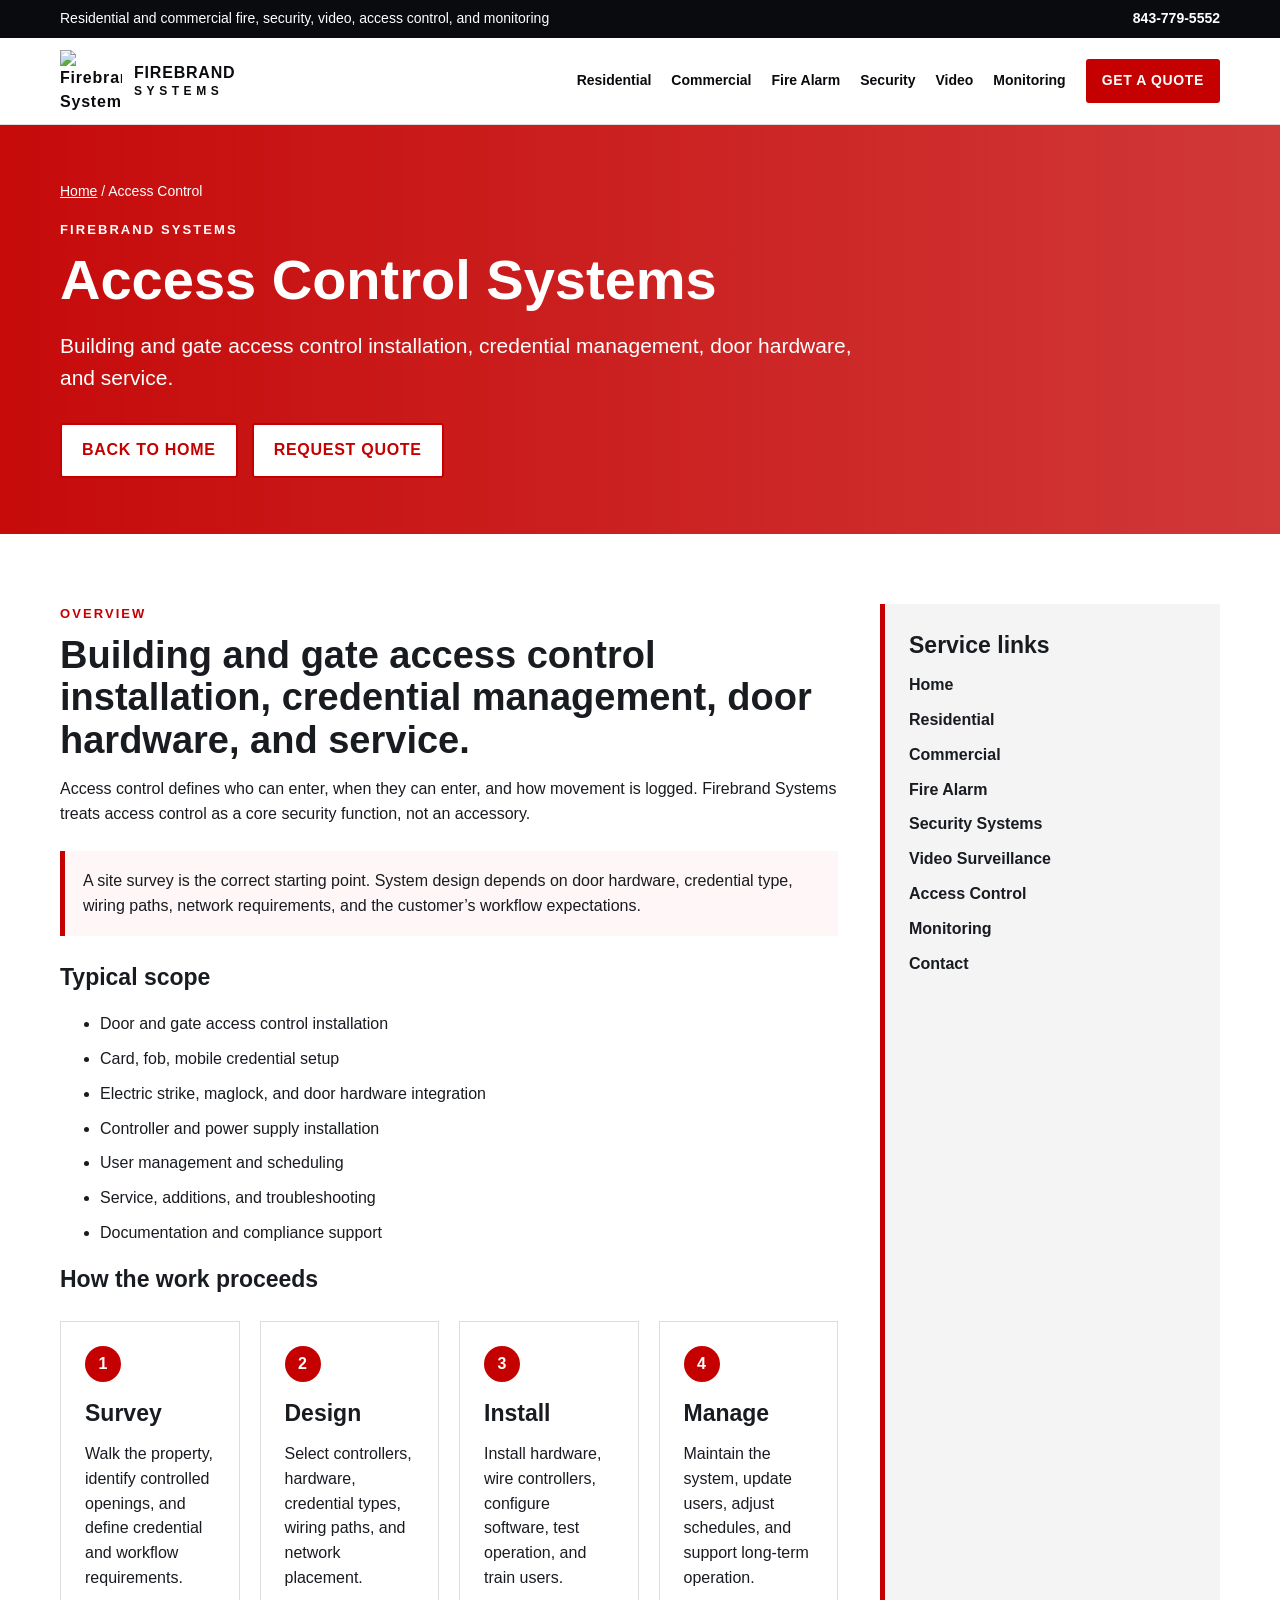
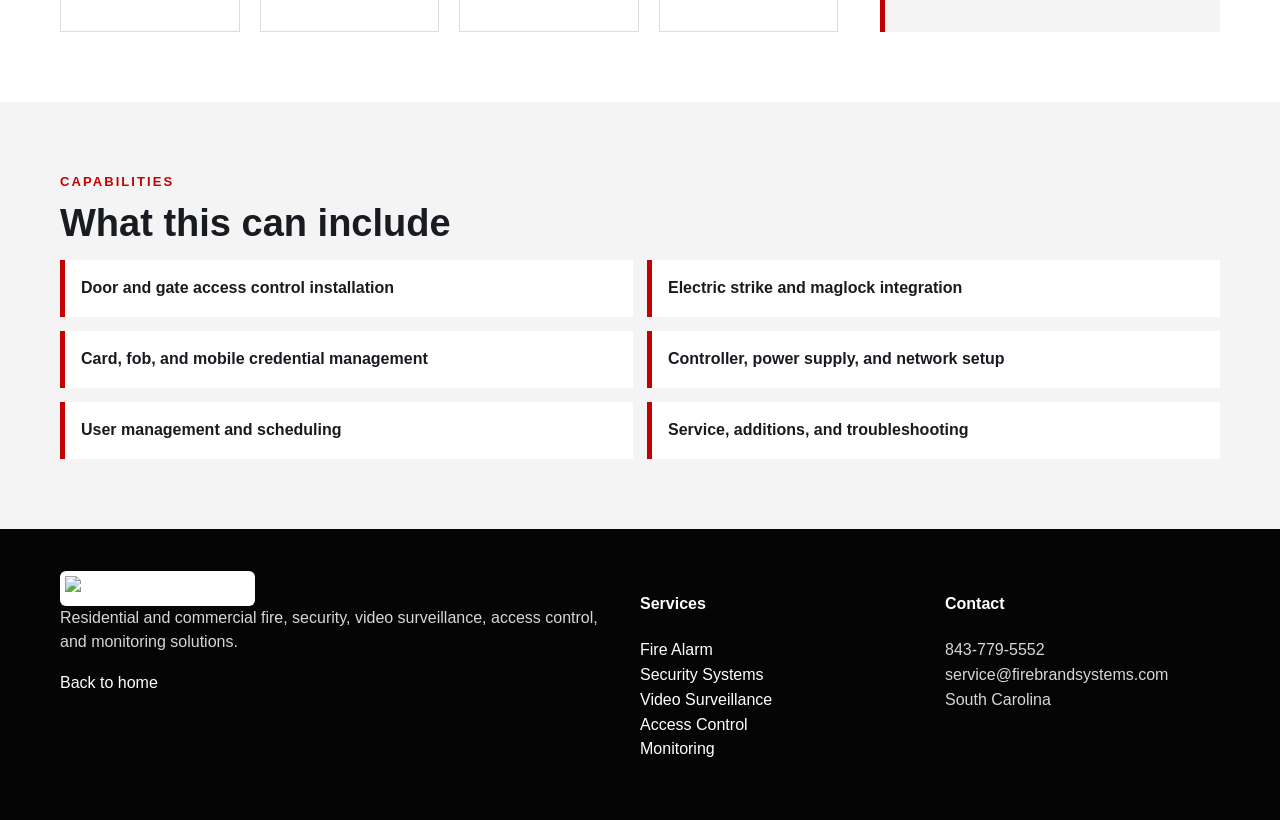
==== access-control.html @ 1eb26c5c "Add access-control.html for Access Control Systems This file contains the HTML structure for the Acc" ====
<!doctype html>
<html lang="en">
<head>
  <meta charset="utf-8">
  <meta name="viewport" content="width=device-width, initial-scale=1">
  <title>Access Control Systems | Firebrand Systems</title>
  <meta name="description" content="Building and gate access control installation, credential management, door hardware, and service.">
  <link rel="icon" href="assets/favicon.svg" type="image/svg+xml">
  <link rel="stylesheet" href="styles.css">
</head>
<body>

<header class="utility">
  <div class="container utility-inner">
    <span>Residential and commercial fire, security, video, access control, and monitoring</span>
    <a href="tel:8437795552">843-779-5552</a>
  </div>
</header>

<nav class="nav">
  <div class="container nav-inner">
    <a class="brand" href="index.html" aria-label="Firebrand Systems home">
      <img src="assets/firebrand-logo.png" alt="Firebrand Systems logo">
      <span>FIREBRAND <em>SYSTEMS</em></span>
    </a>
    <div class="nav-links">
      <a href="residential.html">Residential</a>
      <a href="commercial.html">Commercial</a>
      <a href="fire-alarm.html">Fire Alarm</a>
      <a href="security-systems.html">Security</a>
      <a href="video-surveillance.html">Video</a>
      <a href="monitoring.html">Monitoring</a>
      <a class="button nav-button" href="contact.html">Get a Quote</a>
    </div>
  </div>
</nav>

<main>
  <section class="hero service-hero">
    <div class="container">
      <div class="breadcrumbs"><a href="index.html">Home</a> / Access Control</div>
      <p class="eyebrow">Firebrand Systems</p>
      <h1>Access Control Systems</h1>
      <p class="lead">Building and gate access control installation, credential management, door hardware, and service.</p>
      <div class="actions">
        <a class="button secondary" href="index.html">Back to Home</a>
        <a class="button secondary" href="contact.html">Request Quote</a>
      </div>
    </div>
  </section>

  <section class="section">
    <div class="container service-layout">
      <article>
        <p class="eyebrow red">Overview</p>
        <h2>Building and gate access control installation, credential management, door hardware, and service.</h2>
        <p>Access control defines who can enter, when they can enter, and how movement is logged. Firebrand Systems treats access control as a core security function, not an accessory.</p>
        <div class="notice">A site survey is the correct starting point. System design depends on door hardware, credential type, wiring paths, network requirements, and the customer’s workflow expectations.</div>

        <h3>Typical scope</h3>
        <ul class="text-list">
          <li>Door and gate access control installation</li>
          <li>Card, fob, mobile credential setup</li>
          <li>Electric strike, maglock, and door hardware integration</li>
          <li>Controller and power supply installation</li>
          <li>User management and scheduling</li>
          <li>Service, additions, and troubleshooting</li>
          <li>Documentation and compliance support</li>
        </ul>

        <h3>How the work proceeds</h3>
        <div class="process">
          <div>
            <h3>Survey</h3>
            <p>Walk the property, identify controlled openings, and define credential and workflow requirements.</p>
          </div>
          <div>
            <h3>Design</h3>
            <p>Select controllers, hardware, credential types, wiring paths, and network placement.</p>
          </div>
          <div>
            <h3>Install</h3>
            <p>Install hardware, wire controllers, configure software, test operation, and train users.</p>
          </div>
          <div>
            <h3>Manage</h3>
            <p>Maintain the system, update users, adjust schedules, and support long-term operation.</p>
          </div>
        </div>
      </article>

      <aside class="sidebox">
        <h3>Service links</h3>
        <a href="index.html">Home</a>
        <a href="residential.html">Residential</a>
        <a href="commercial.html">Commercial</a>
        <a href="fire-alarm.html">Fire Alarm</a>
        <a href="security-systems.html">Security Systems</a>
        <a href="video-surveillance.html">Video Surveillance</a>
        <a href="access-control.html">Access Control</a>
        <a href="monitoring.html">Monitoring</a>
        <a href="contact.html">Contact</a>
      </aside>
    </div>
  </section>

  <section class="section split-section">
    <div class="container">
      <p class="eyebrow red">Capabilities</p>
      <h2>What this can include</h2>
      <div class="checklist">
        <span>Door and gate access control installation</span>
        <span>Electric strike and maglock integration</span>
        <span>Card, fob, and mobile credential management</span>
        <span>Controller, power supply, and network setup</span>
        <span>User management and scheduling</span>
        <span>Service, additions, and troubleshooting</span>
      </div>
    </div>
  </section>
</main>

<footer>
  <div class="container footer-grid">
    <div>
      <img src="assets/firebrand-logo.png" alt="Firebrand Systems logo">
      <p>Residential and commercial fire, security, video surveillance, access control, and monitoring solutions.</p>
      <p><a href="index.html">Back to home</a></p>
    </div>
    <div>
      <h4>Services</h4>
      <p>
        <a href="fire-alarm.html">Fire Alarm</a><br>
        <a href="security-systems.html">Security Systems</a><br>
        <a href="video-surveillance.html">Video Surveillance</a><br>
        <a href="access-control.html">Access Control</a><br>
        <a href="monitoring.html">Monitoring</a>
      </p>
    </div>
    <div>
      <h4>Contact</h4>
      <p>843-779-5552<br>service@firebrandsystems.com<br>South Carolina</p>
    </div>
  </div>
</footer>

</body>
</html>
---- styles.css ----
:root{
  --red:#c40000;
  --red-dark:#9f0000;
  --dark:#090b0f;
  --ink:#181b20;
  --muted:#f4f4f4;
  --panel:#ffffff;
  --line:#dddddd;
  --soft:#fafafa;
}
*{box-sizing:border-box}
html{scroll-behavior:smooth}
body{margin:0;font-family:Arial,Helvetica,sans-serif;color:var(--ink);line-height:1.55;background:#fff}
img{max-width:100%;height:auto}
.container{width:min(1160px,92vw);margin:0 auto}
.utility{background:var(--dark);color:#fff;font-size:14px}
.utility-inner{display:flex;justify-content:space-between;gap:18px;padding:8px 0}
.utility a{color:#fff;text-decoration:none;font-weight:800}
.nav{background:#fff;border-bottom:1px solid var(--line);position:sticky;top:0;z-index:20}
.nav-inner{display:flex;align-items:center;justify-content:space-between;padding:12px 0}
.brand{display:flex;align-items:center;gap:12px;text-decoration:none;color:var(--dark);font-weight:900;letter-spacing:.05em}
.brand img{width:62px;height:62px;object-fit:contain}
.brand span{line-height:1}
.brand em{display:block;font-style:normal;font-size:12px;letter-spacing:.38em;margin-top:4px}
.nav-links{display:flex;align-items:center;gap:20px}
.nav-links a{color:var(--dark);text-decoration:none;font-weight:800;font-size:14px}
.nav-links a:hover{color:var(--red)}
.button{display:inline-block;background:var(--red);color:#fff!important;text-decoration:none;border:2px solid var(--red);border-radius:3px;padding:13px 20px;font-weight:900;text-transform:uppercase;letter-spacing:.045em}
.button:hover{background:var(--red-dark);border-color:var(--red-dark)}
.nav-button{padding:9px 14px}
.secondary{background:#fff;color:var(--red)!important}
.dark-button{background:var(--dark);border-color:var(--dark)}
.hero{background:linear-gradient(90deg,rgba(196,0,0,.96),rgba(196,0,0,.78));color:#fff;padding:78px 0}
.hero.service-hero{padding:56px 0}
.hero-grid{display:grid;grid-template-columns:1.15fr .85fr;gap:46px;align-items:center}
.eyebrow{margin:0 0 10px;text-transform:uppercase;letter-spacing:.16em;font-weight:900;font-size:13px;color:#fff}
.eyebrow.red{color:var(--red)}
h1{font-size:56px;line-height:1.02;margin:0 0 22px;max-width:900px}
h2{font-size:38px;line-height:1.12;margin:0 0 16px}
h3{font-size:23px;margin:0 0 10px}
p{margin-top:0}
.lead{font-size:21px;max-width:800px}
.actions{display:flex;gap:14px;flex-wrap:wrap;margin-top:28px}
.hero-panel,.monitor-card,.quote-card{background:#fff;color:var(--ink);padding:30px;border-top:8px solid var(--dark);box-shadow:0 16px 36px rgba(0,0,0,.22)}
.hero-panel img{width:130px;height:auto;margin-bottom:8px}
.hero-panel li,.monitor-card li{margin:10px 0}
.section{padding:70px 0}
.proof{padding:30px 0;background:var(--dark);color:#fff}
.proof-grid{display:grid;grid-template-columns:repeat(4,1fr);gap:18px}
.proof-grid div{border-left:4px solid var(--red);padding-left:16px}
.proof-grid strong{display:block;font-size:25px}
.proof-grid span{color:#d7d7d7}
.cards{display:grid;grid-template-columns:repeat(4,1fr);gap:20px;margin-top:28px}
.card{border:1px solid var(--line);border-top:5px solid var(--red);padding:24px;background:#fff;min-height:245px}
.card a{color:var(--red);font-weight:900;text-decoration:none}
.card a:hover{text-decoration:underline}
.three{grid-template-columns:repeat(3,1fr)}
.split-section{background:var(--muted)}
.split{display:grid;grid-template-columns:1fr 1fr;gap:44px;align-items:start}
.checklist{display:grid;grid-template-columns:1fr 1fr;gap:14px}
.checklist span{background:#fff;border-left:5px solid var(--red);padding:16px;font-weight:900}
.dark{background:var(--dark);color:#fff}
.dark-list span{background:#151922;color:#fff;border-left-color:var(--red)}
.industry-grid{display:grid;grid-template-columns:repeat(4,1fr);gap:14px;margin-top:24px}
.industry-grid span{background:#fff;border-left:5px solid var(--red);padding:18px;font-weight:900}
.process{counter-reset:step;display:grid;grid-template-columns:repeat(4,1fr);gap:20px;margin-top:24px}
.process div{background:#fff;border:1px solid var(--line);padding:24px}
.process div:before{counter-increment:step;content:counter(step);display:grid;place-items:center;width:36px;height:36px;background:var(--red);color:#fff;font-weight:900;border-radius:50%;margin-bottom:14px}
.cta{background:var(--red);color:#fff;padding:72px 0}
.cta-grid{display:grid;grid-template-columns:.85fr 1.15fr;gap:40px}
form{display:grid;grid-template-columns:1fr 1fr;gap:14px}
input,select,textarea{font:inherit;padding:14px;border:0;border-radius:3px;width:100%}
textarea{grid-column:1/-1;min-height:110px}
form .button{grid-column:1/-1;cursor:pointer}
footer{background:#050505;color:#fff;padding:42px 0}
.footer-grid{display:grid;grid-template-columns:2fr 1fr 1fr;gap:30px}
footer img{width:120px;height:auto;background:#fff;border-radius:6px;padding:5px}
footer a{color:#fff;text-decoration:none}
footer a:hover{text-decoration:underline}
footer p{color:#d7d7d7}
.breadcrumbs{font-size:14px;margin-bottom:18px}
.breadcrumbs a{color:#fff}
.service-layout{display:grid;grid-template-columns:1fr 340px;gap:42px}
.sidebox{background:var(--muted);border-left:5px solid var(--red);padding:24px;position:sticky;top:100px}
.sidebox a{display:block;color:var(--ink);font-weight:900;text-decoration:none;margin:10px 0}
.sidebox a:hover{color:var(--red)}
.text-list li{margin:10px 0}
.notice{background:#fff7f7;border-left:5px solid var(--red);padding:18px;margin:24px 0}
@media(max-width:980px){
  .nav-links{display:none}
  .hero-grid,.split,.cta-grid,.service-layout{grid-template-columns:1fr}
  .cards,.proof-grid,.industry-grid,.process{grid-template-columns:1fr 1fr}
  h1{font-size:42px}
  .sidebox{position:static}
}
@media(max-width:600px){
  .utility-inner{display:block}
  .cards,.proof-grid,.checklist,form,.footer-grid,.industry-grid,.process{grid-template-columns:1fr}
  textarea,form .button{grid-column:auto}
  h1{font-size:36px}
  h2{font-size:30px}
}
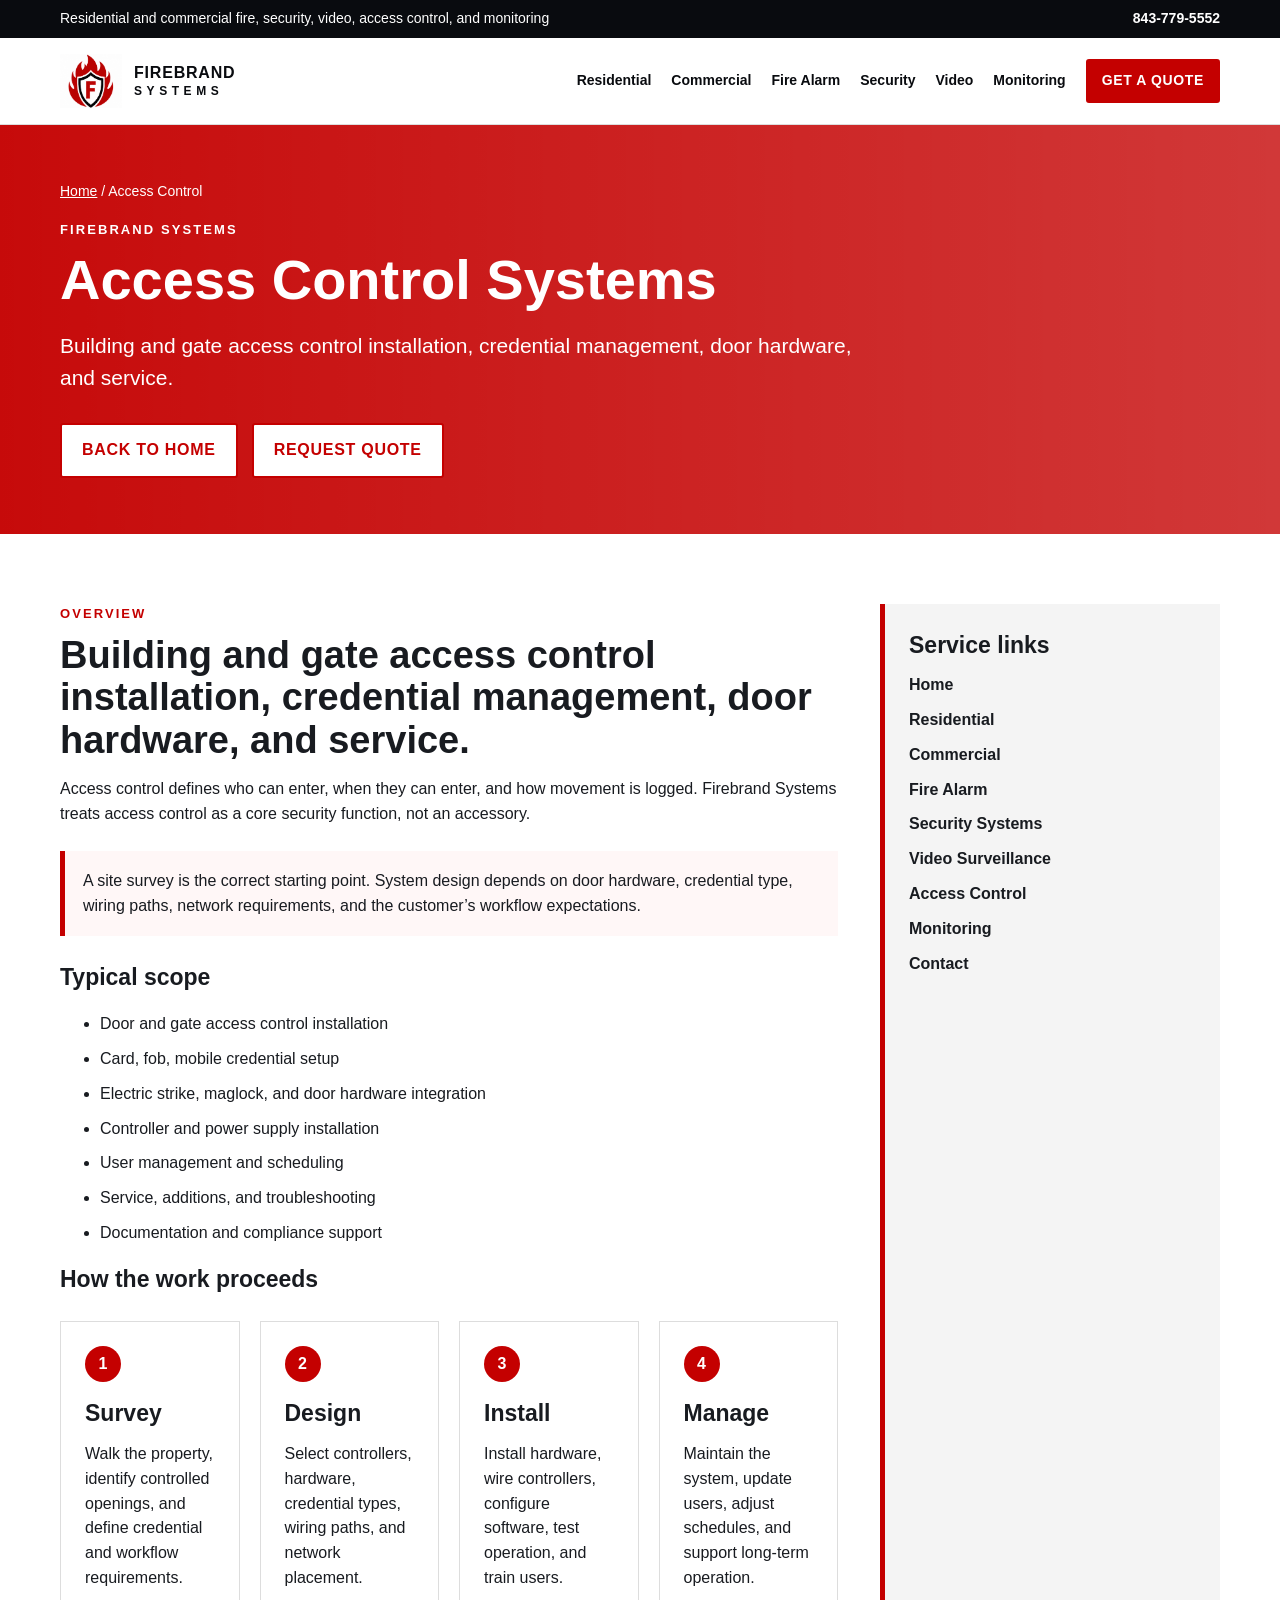
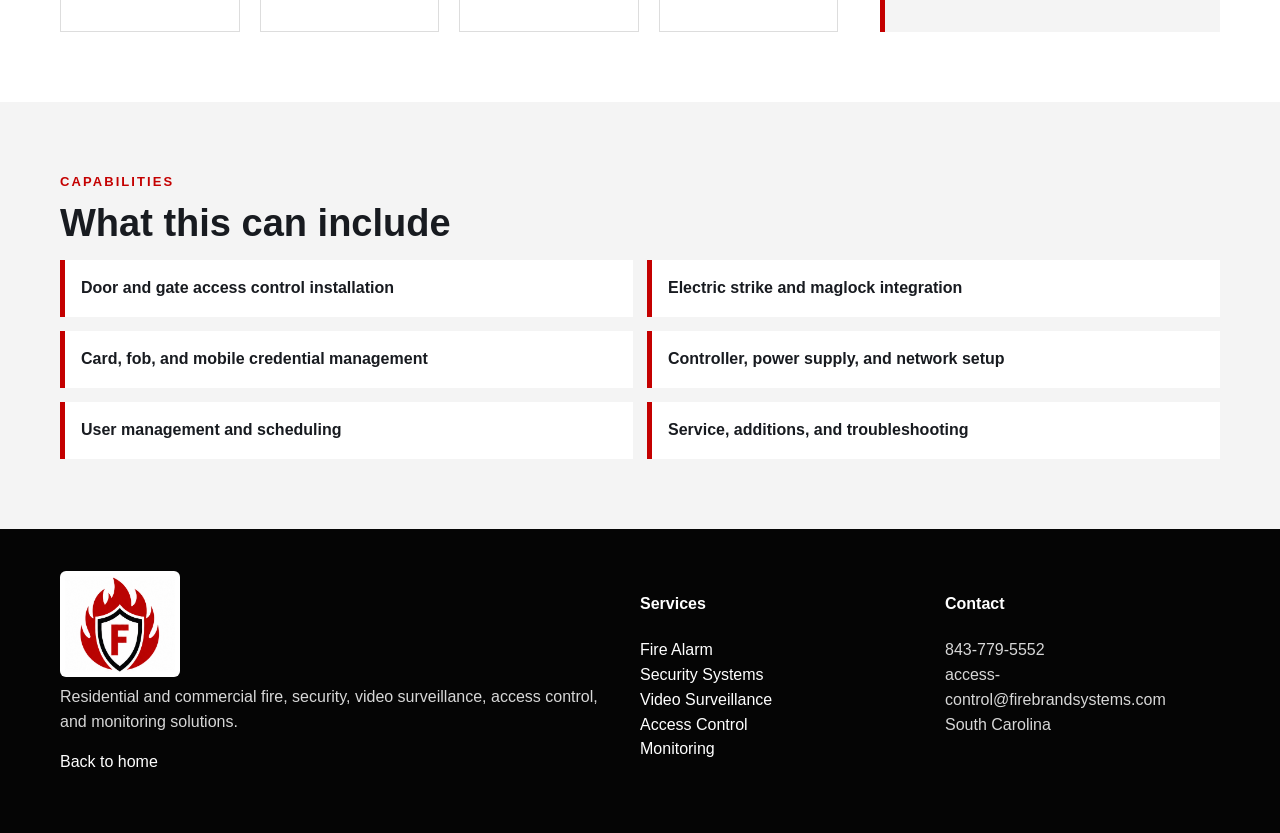
==== commit 39a322ba: "Fix HTML formatting and update contact email" ====
--- a/access-control.html
+++ b/access-control.html
@@ -20,7 +20,7 @@
 <nav class="nav">
   <div class="container nav-inner">
     <a class="brand" href="index.html" aria-label="Firebrand Systems home">
-      <img src="assets/firebrand-logo.png" alt="Firebrand Systems logo">
+      <img src="firebrand-logo.png" alt="Firebrand Systems logo">
       <span>FIREBRAND <em>SYSTEMS</em></span>
     </a>
     <div class="nav-links">
@@ -123,7 +123,7 @@
 <footer>
   <div class="container footer-grid">
     <div>
-      <img src="assets/firebrand-logo.png" alt="Firebrand Systems logo">
+      <img src="firebrand-logo.png" alt="Firebrand Systems logo">
       <p>Residential and commercial fire, security, video surveillance, access control, and monitoring solutions.</p>
       <p><a href="index.html">Back to home</a></p>
     </div>
@@ -139,7 +139,7 @@
     </div>
     <div>
       <h4>Contact</h4>
-      <p>843-779-5552<br>service@firebrandsystems.com<br>South Carolina</p>
+      <p>843-779-5552<br>access-control@firebrandsystems.com<br>South Carolina</p>
     </div>
   </div>
 </footer>
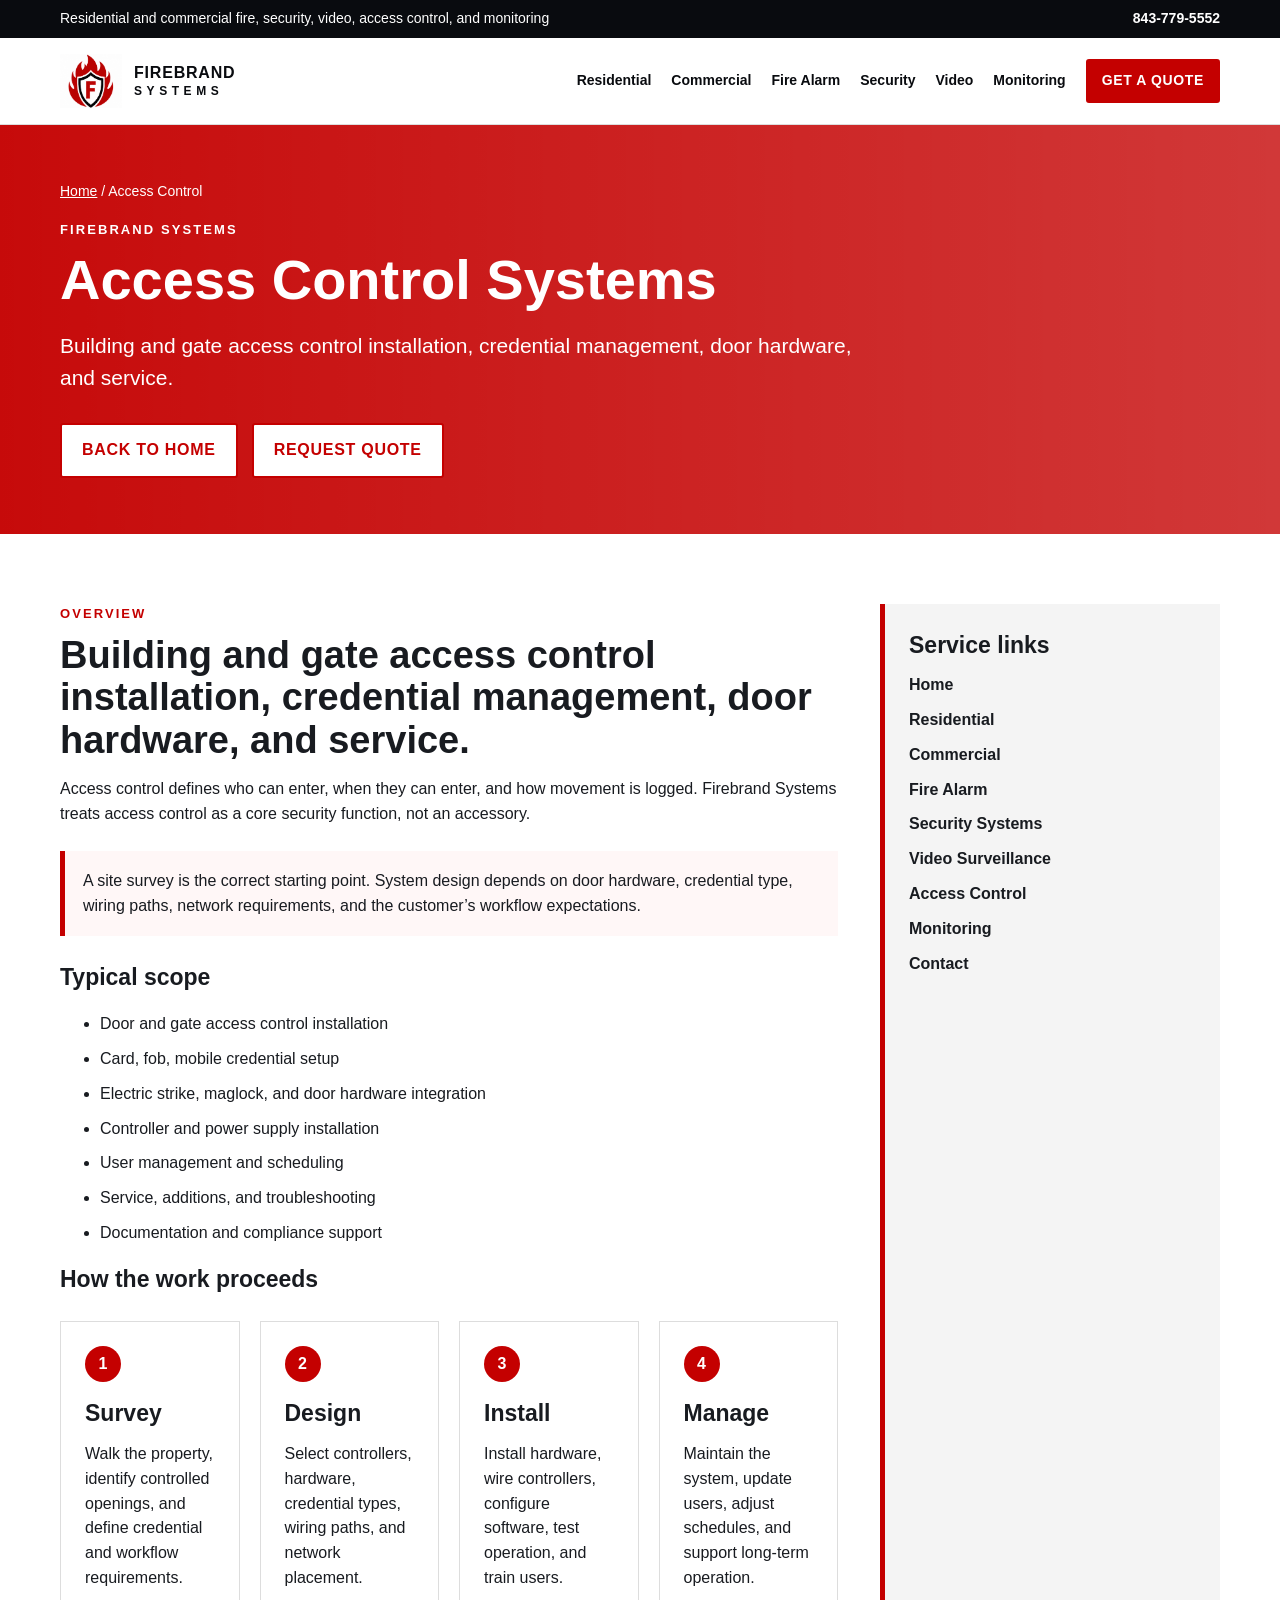
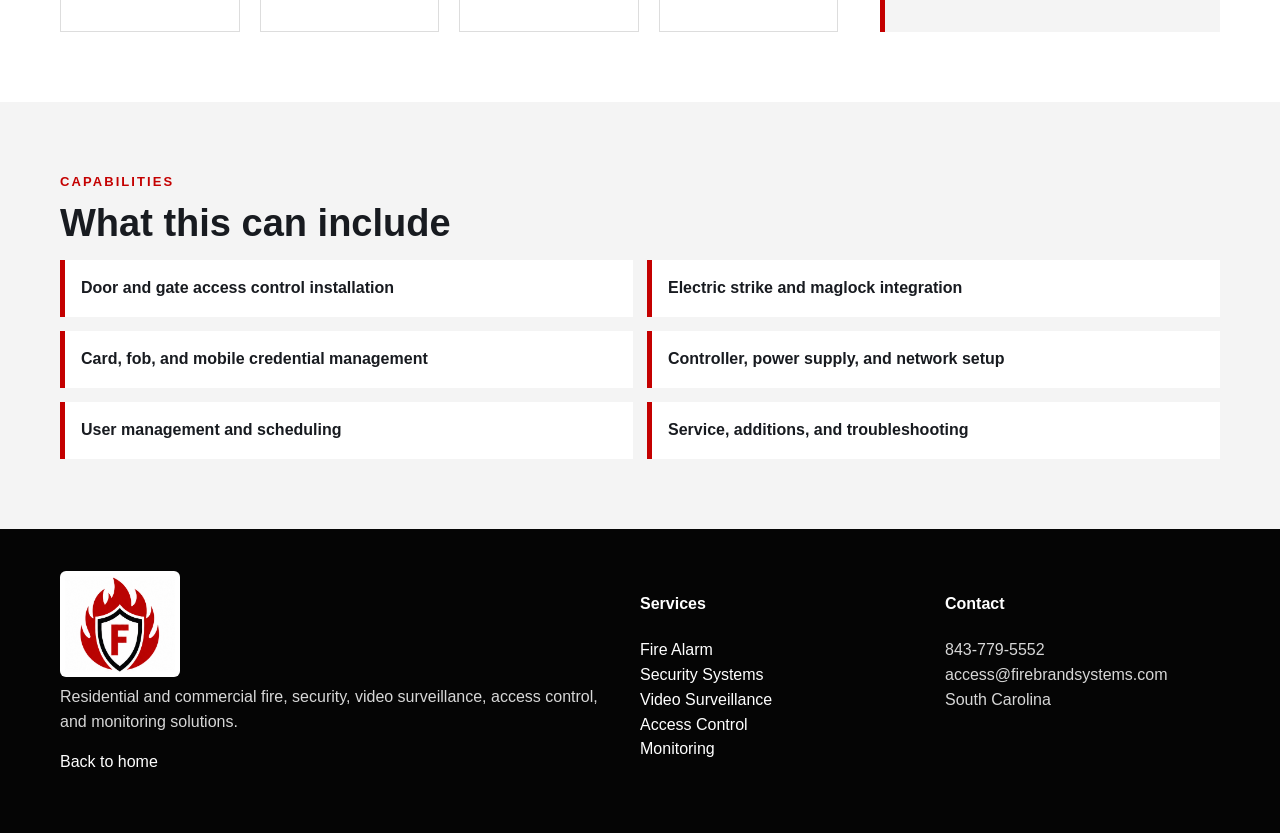
==== commit d4d6416a: "Update access-control.html with new content" ====
--- a/access-control.html
+++ b/access-control.html
@@ -139,7 +139,7 @@
     </div>
     <div>
       <h4>Contact</h4>
-      <p>843-779-5552<br>access-control@firebrandsystems.com<br>South Carolina</p>
+      <p>843-779-5552<br>access@firebrandsystems.com<br>South Carolina</p>
     </div>
   </div>
 </footer>
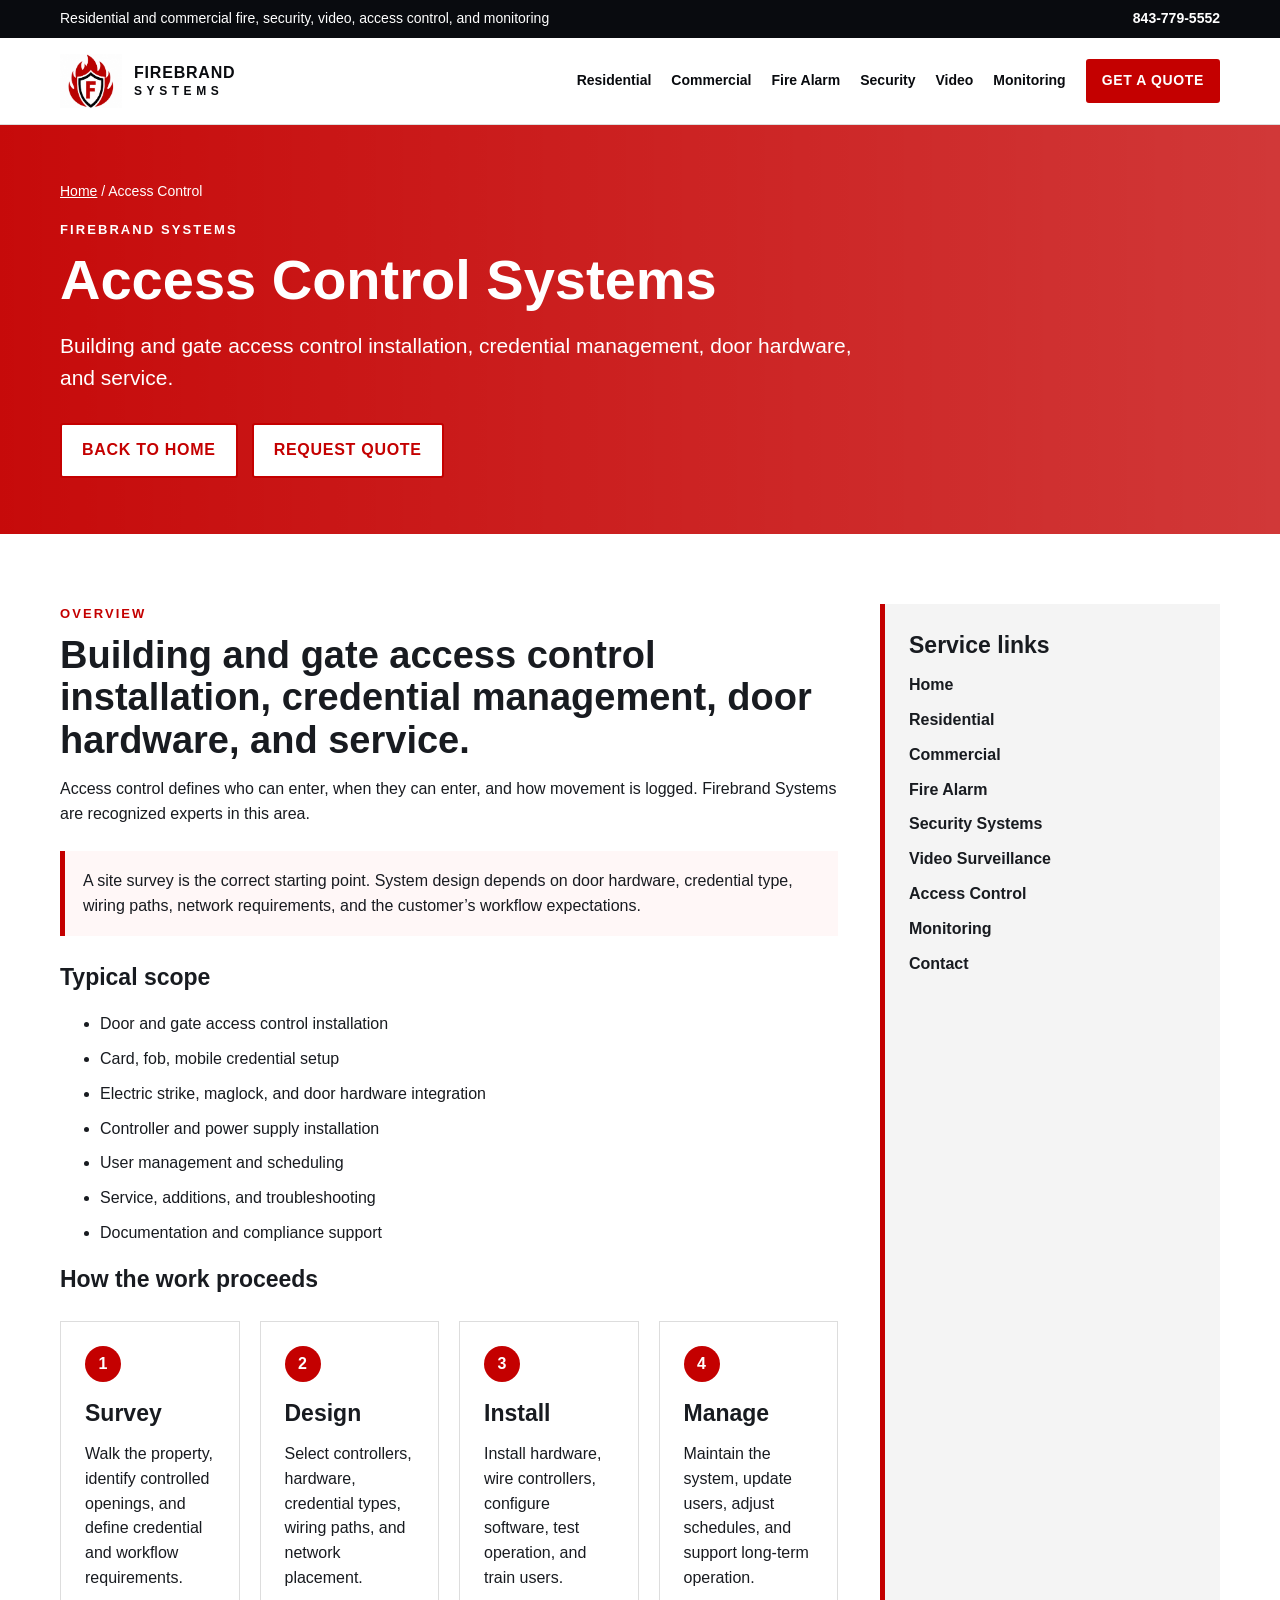
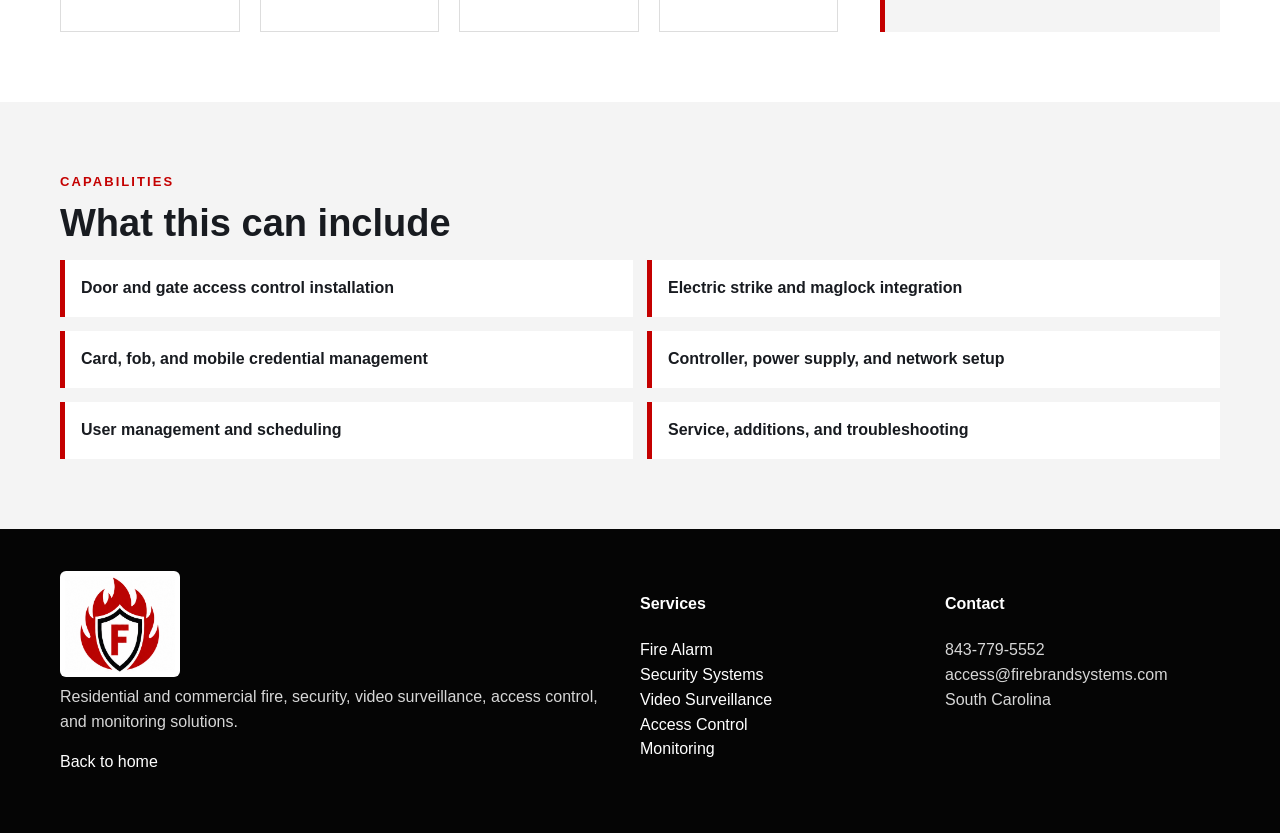
==== commit 35c3d27b: "Fix HTML encoding issues in access-control.html" ====
--- a/access-control.html
+++ b/access-control.html
@@ -54,7 +54,7 @@
       <article>
         <p class="eyebrow red">Overview</p>
         <h2>Building and gate access control installation, credential management, door hardware, and service.</h2>
-        <p>Access control defines who can enter, when they can enter, and how movement is logged. Firebrand Systems treats access control as a core security function, not an accessory.</p>
+        <p>Access control defines who can enter, when they can enter, and how movement is logged. Firebrand Systems are recognized experts in this area.</p>
         <div class="notice">A site survey is the correct starting point. System design depends on door hardware, credential type, wiring paths, network requirements, and the customer’s workflow expectations.</div>
 
         <h3>Typical scope</h3>
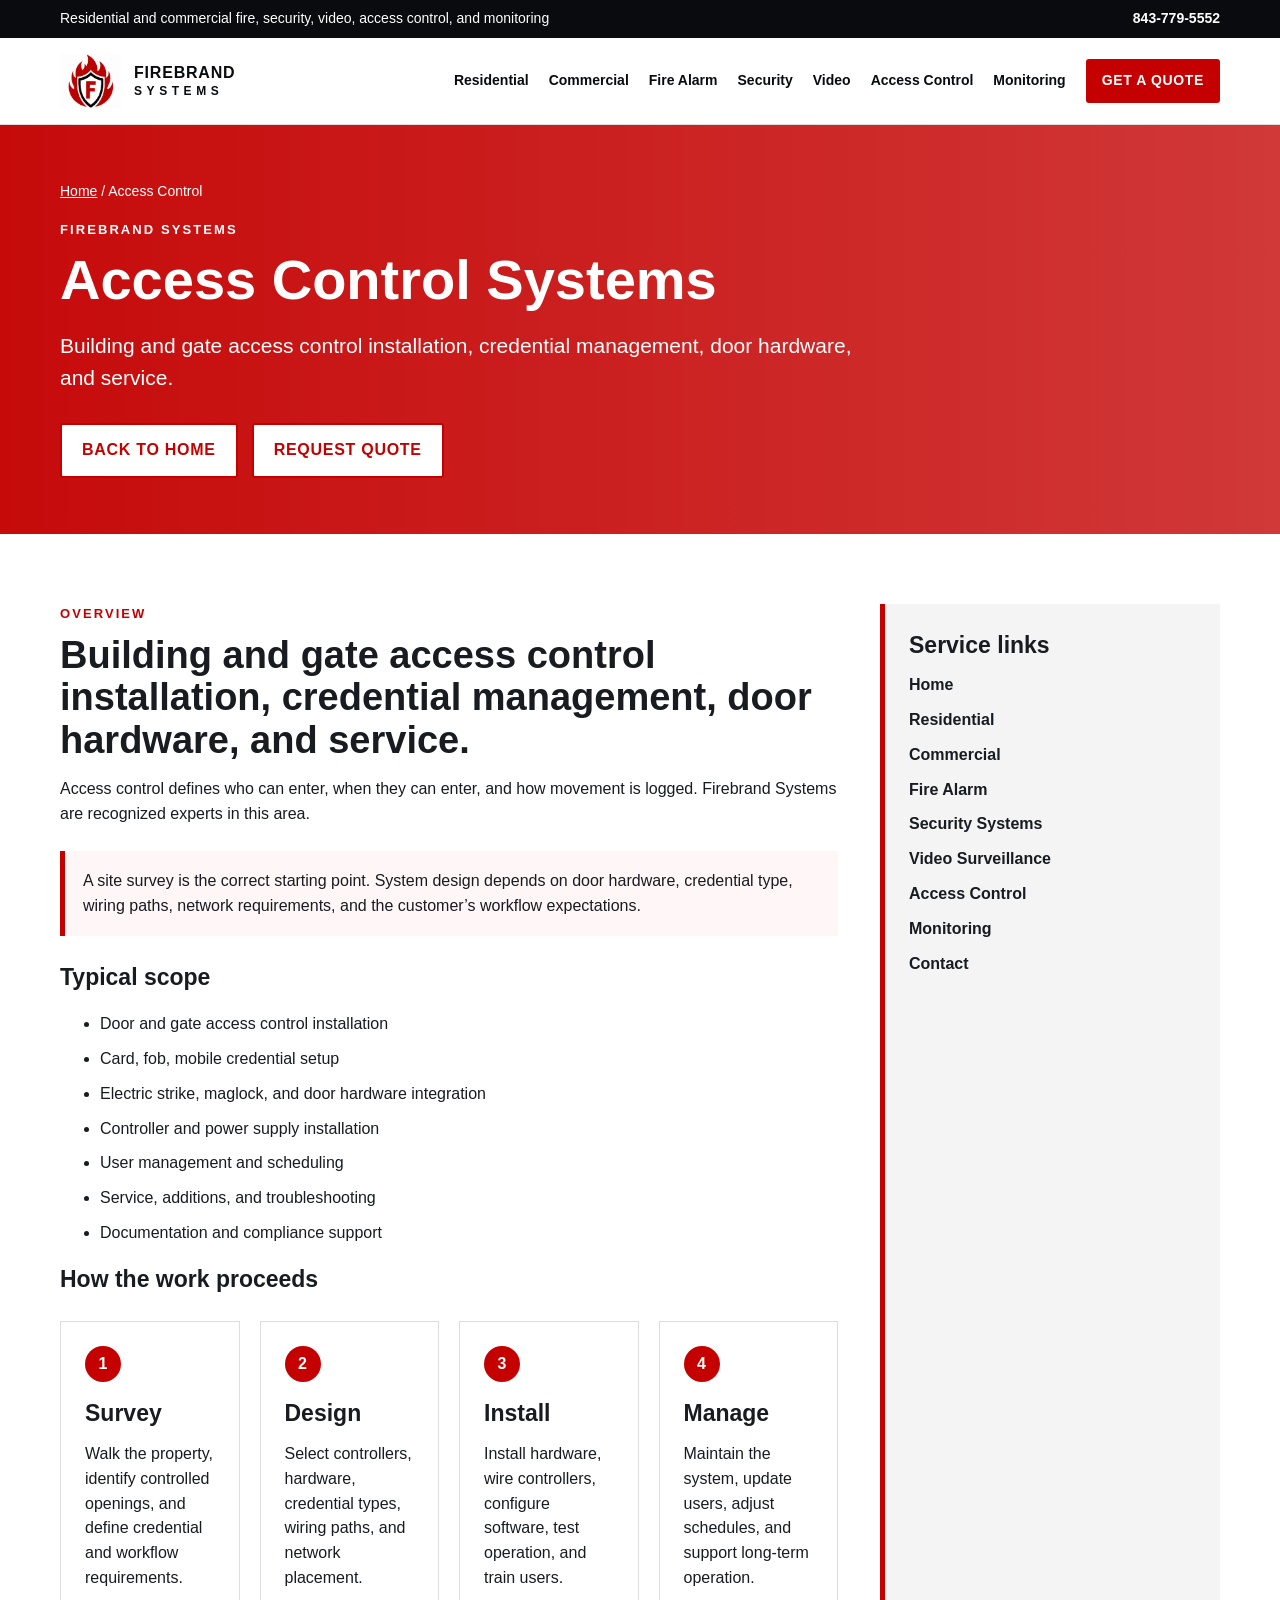
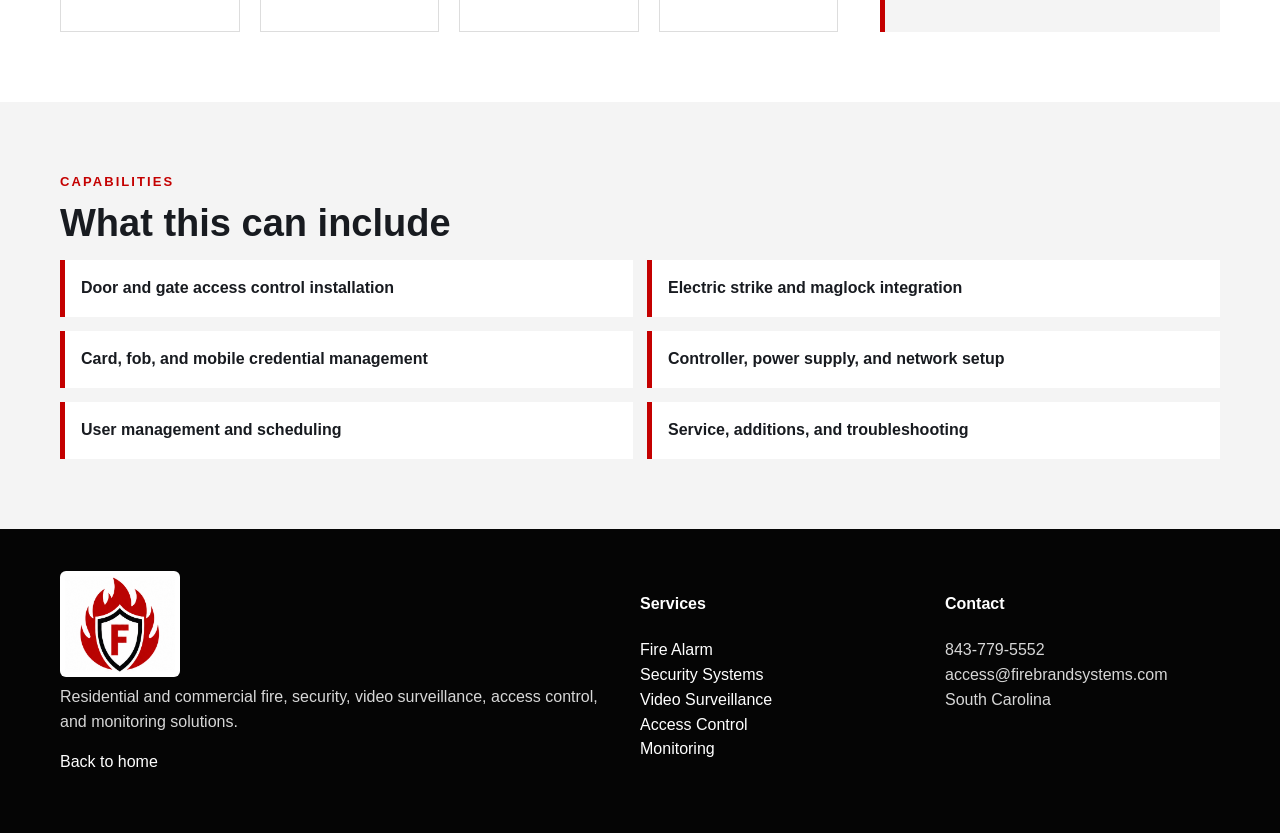
==== commit 79339586: "Fix HTML formatting and structure" ====
--- a/access-control.html
+++ b/access-control.html
@@ -29,6 +29,7 @@
       <a href="fire-alarm.html">Fire Alarm</a>
       <a href="security-systems.html">Security</a>
       <a href="video-surveillance.html">Video</a>
+      <a href="access-control.html">Access Control</a>
       <a href="monitoring.html">Monitoring</a>
       <a class="button nav-button" href="contact.html">Get a Quote</a>
     </div>
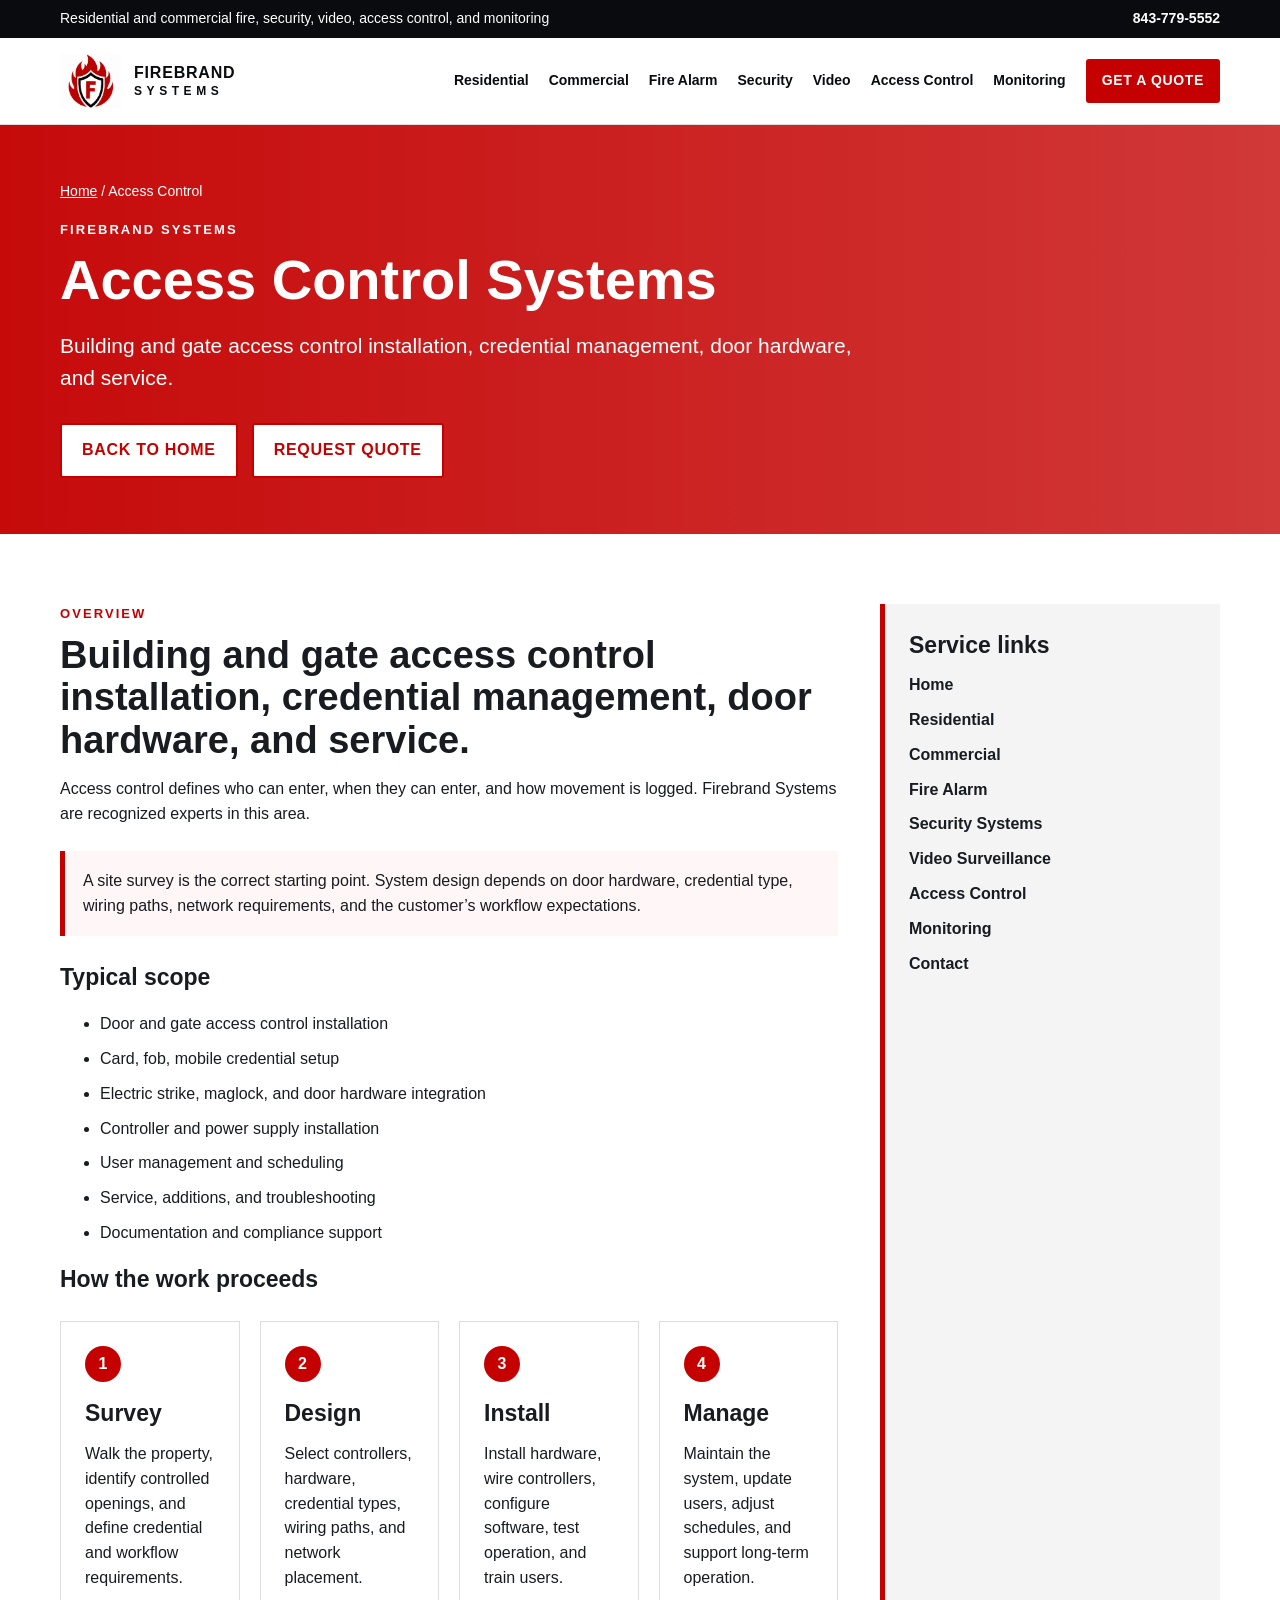
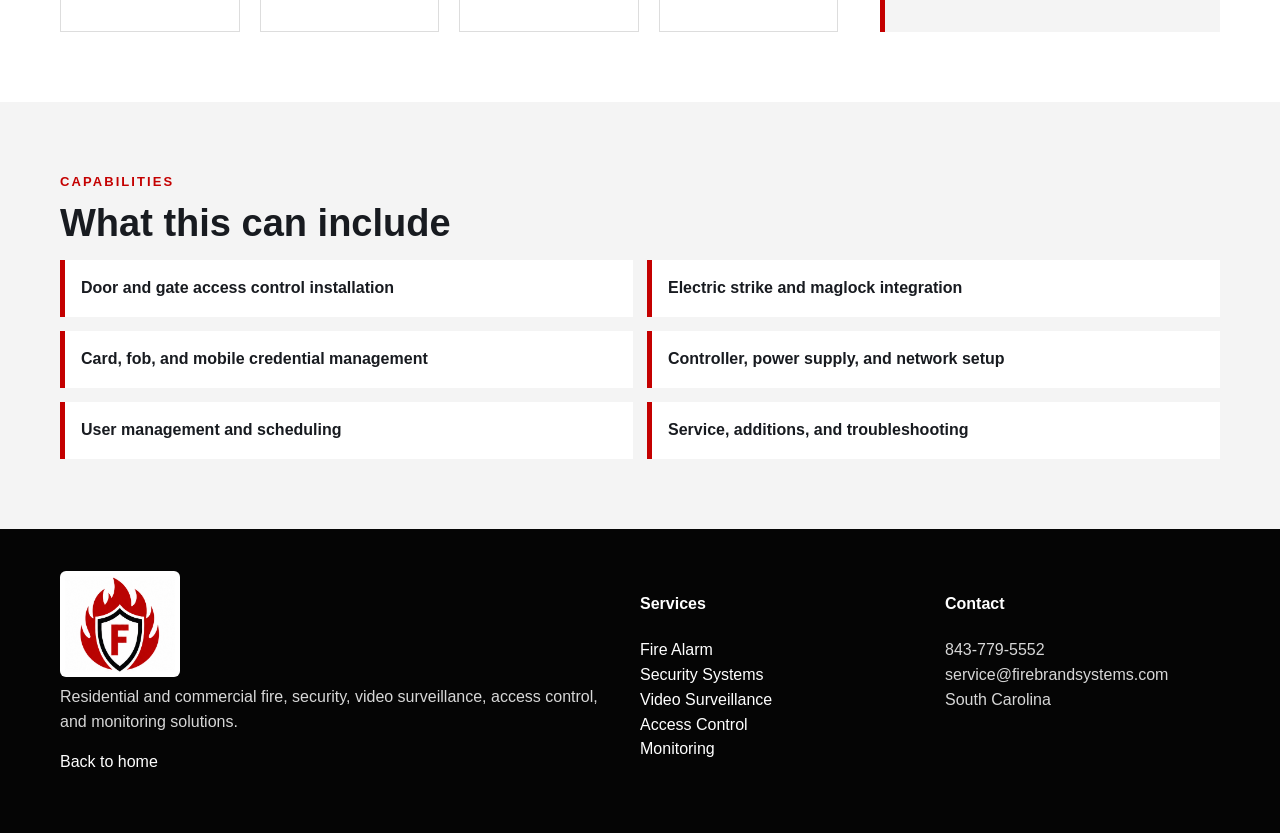
==== commit 25871fbd: "Update access-control.html" ====
--- a/access-control.html
+++ b/access-control.html
@@ -140,7 +140,7 @@
     </div>
     <div>
       <h4>Contact</h4>
-      <p>843-779-5552<br>access@firebrandsystems.com<br>South Carolina</p>
+      <p>843-779-5552<br>service@firebrandsystems.com<br>South Carolina</p>
     </div>
   </div>
 </footer>
